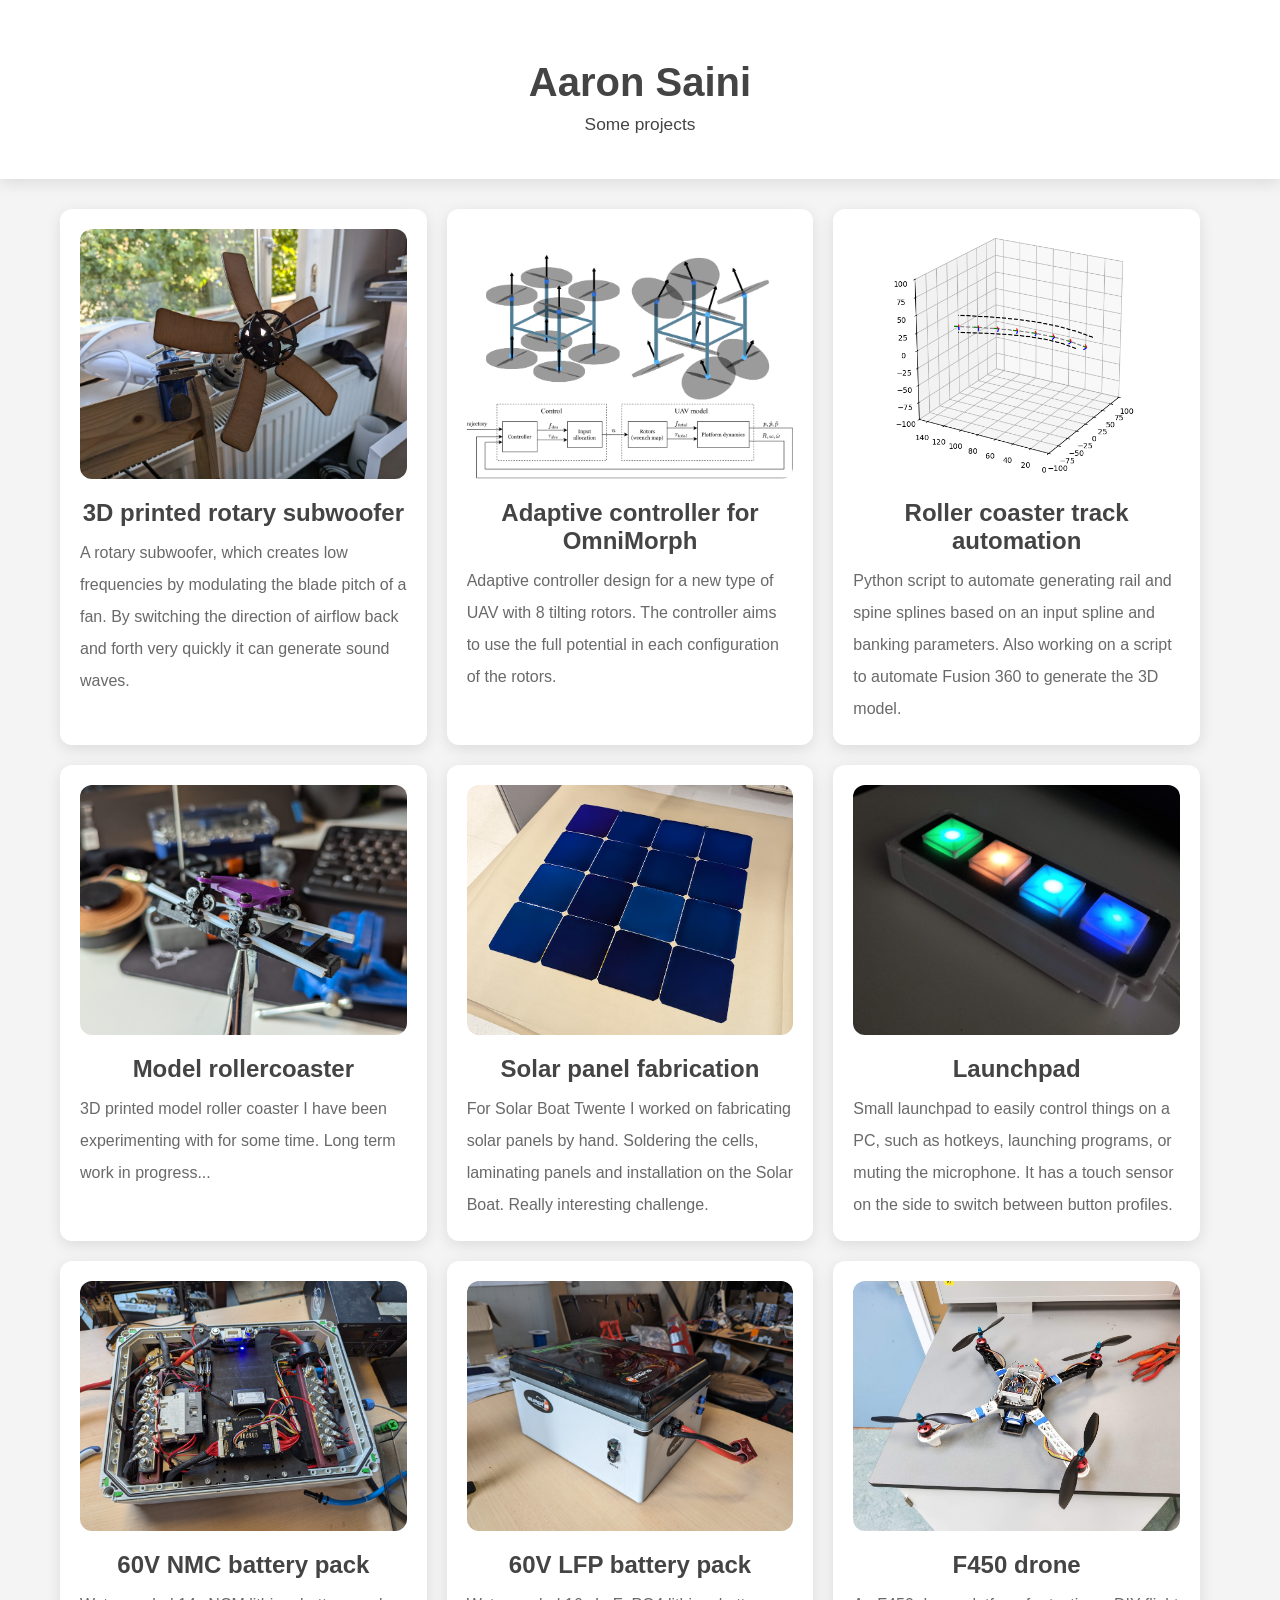
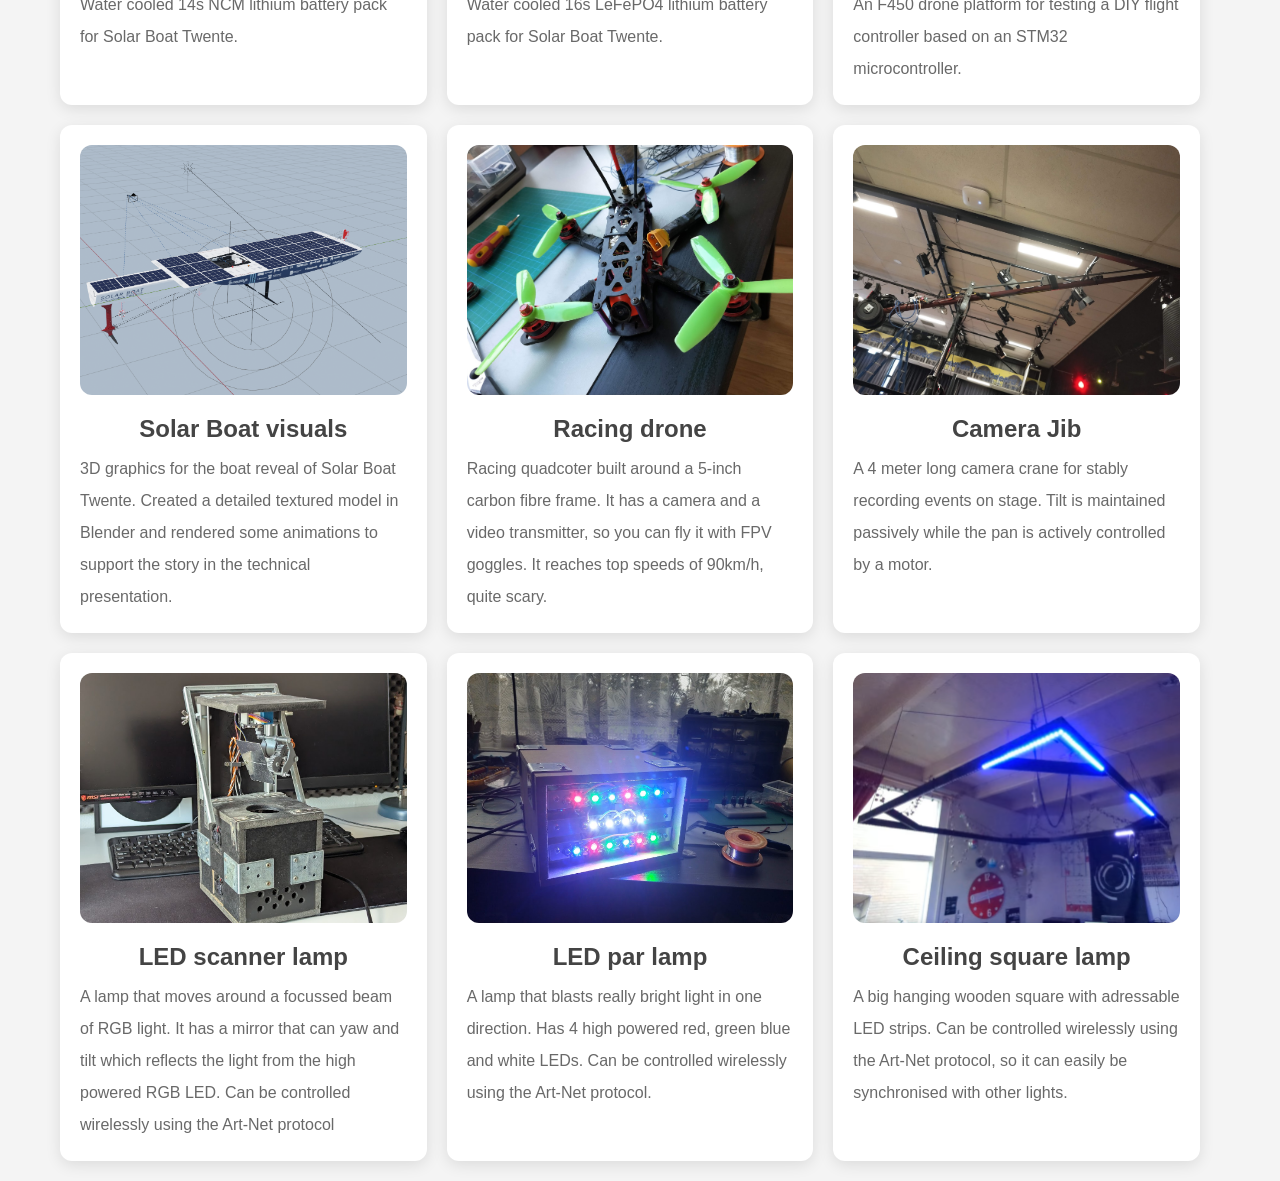
==== index.html @ 00dc6d92 "initial commit" ====
<!-- index.html -->
 <!-- Aaron Saini 2025 -->
<!DOCTYPE html>
<html>

<head>
    <meta name="viewport" content="width=device-width, initial-scale=1.0">
    <link rel="stylesheet" href="style.css">
    <title>Aaron Saini - Portfolio</title>
</head>

<body>

    <div class="banner">
        <div class="banner-content">
            <h1 id="name">Aaron Saini</h1>
            <p>Some projects</p>
        </div>
    </div>

    <div class="portfolio-container">
        <div class="portfolio-grid">

            <div class="item">
                <a href="rotary.html">
                    <img src="images/subwoofer/woofer1.jpg" alt="Project 1">
                </a>
                <a href="rotary.html">
                    <h3>3D printed rotary subwoofer</h3>
                </a>
                <p>A rotary subwoofer, which creates low frequencies by modulating the blade
                    pitch of a fan. By switching the direction of airflow back and forth
                    very quickly it can generate sound waves.</p>
            </div>


            <div class="item">
                <a href="thesis.html">
                    <img src="images/thesis/comp.png" alt="Project 1">
                </a>
                <a href="thesis.html">
                    <h3>Adaptive controller for OmniMorph</h3>
                </a>
                <p>Adaptive controller design for a new type of UAV with 8 tilting rotors. The controller aims to use
                    the full potential in each configuration of the rotors.</p>
            </div>



            <div class="item">
                <a href="spline.html">
                    <img src="images/coasterspline/python.png" alt="Project 2">
                </a>
                <a href="spline.html">
                    <h3>Roller coaster track automation</h3>
                </a>
                <p>Python script to automate generating rail and spine splines based on an input spline and banking
                    parameters. Also working on a script to automate Fusion 360 to generate the 3D model.</p>
            </div>

            <div class="item">
                <a href="modelrollercoaster.html">
                    <img src="images/modelcoaster/PXL_20240917_095902499.MP.jpg" alt="Project 2">
                </a>
                <a href="modelrollercoaster.html">
                    <h3>Model rollercoaster</h3>
                </a>
                <p>3D printed model roller coaster I have been experimenting with for some time. Long term work in
                    progress...</p>
            </div>


            <div class="item">
                <a href="solarpanel.html">
                    <img src="images/solar/cleanpanel.png" alt="Project 3">
                </a>
                <a href="solarpanel.html">
                    <h3>Solar panel fabrication</h3>
                </a>
                <p>For Solar Boat Twente I worked on fabricating solar panels by hand. Soldering the cells, laminating
                    panels and
                    installation on the Solar Boat. Really interesting challenge.</p>
            </div>

            <div class="item">
                <a href="launcher.html">
                    <img src="images/launchpad/crop.png" alt="Project 6">
                </a>
                <a href="launcher.html">
                    <h3>Launchpad</h3>
                </a>
                <p>Small launchpad to easily control things on a PC, such as hotkeys, launching programs, or muting the
                    microphone. It has a touch sensor on the side to switch between button profiles.</p>
            </div>




            <div class="item">
                <a href="olaf.html">
                    <img src="images/olaf/olaftop.jpg" alt="Project 4">
                </a>
                <a href="olaf.html">
                    <h3>60V NMC battery pack</h3>
                </a>
                <p>Water cooled 14s NCM lithium battery pack for Solar Boat Twente.</p>
            </div>




            <div class="item">
                <a href="erik.html">
                    <img src="images/erik/PXL_20240411_102425736.MP.jpg" alt="Project 5">
                </a>
                <a href="erik.html">
                    <h3>60V LFP battery pack</h3>
                </a>
                <p>Water cooled 16s LeFePO4 lithium battery pack for Solar Boat Twente.</p>
            </div>


            <div class="item">
                <a href="f450.html">
                    <img src="images/f450/main.jpg" alt="Project 6">
                </a>
                <a href="f450.html">
                    <h3>F450 drone</h3>
                </a>
                <p>An F450 drone platform for testing a DIY flight controller based on an STM32
                    microcontroller.</p>
            </div>


            <div class="item">
                <a href="visuals.html">
                    <img src="images/visuals/nowater2.png" alt="Project 6">
                </a>
                <a href="visuals.html">
                    <h3>Solar Boat visuals</h3>
                </a>
                <p>3D graphics for the boat reveal of Solar Boat Twente. Created a detailed textured model in Blender
                    and rendered some animations to support the story in the technical presentation.</p>
            </div>




            <div class="item">
                <a href="racingdrone.html">
                    <img src="images/racingdrone/racingdrone.jpg" alt="Project 6">
                </a>
                <a href="racingdrone.html">
                    <h3>Racing drone</h3>
                </a>
                <p>Racing quadcoter built around a 5-inch carbon fibre frame. It has a camera and a video transmitter,
                    so you can fly it with FPV goggles. It reaches top speeds of
                    90km/h, quite scary.</p>
            </div>



            <div class="item">
                <a href="jib.html">
                    <img src="images/jib/jib1.jpg" alt="Project 6">
                </a>
                <a href="jib.html">
                    <h3>Camera Jib</h3>
                </a>
                <p>A 4 meter long camera crane for stably recording events on stage. Tilt is maintained
                    passively while the pan is actively controlled by a motor. </p>
            </div>



            <div class="item">
                <!-- <a href="#"> -->
                <img src="images/tosslight-scan/real.png" alt="Project 6">
                <!-- </a> -->
                <!-- <a href="#"> -->
                <h3>LED scanner lamp</h3>
                <!-- </a> -->
                <p>A lamp that moves around a focussed beam of RGB light. It has a mirror that can yaw and tilt which
                    reflects the
                    light from the high powered RGB LED. Can be controlled wirelessly using the Art-Net protocol </p>
            </div>

            <div class="item">
                <!-- <a href="#"> -->
                    <img src="images/tosslight-par/IMG20211031125926.jpg" alt="Project 6">
                <!-- </a> -->
                <!-- <a href="#"> -->
                    <h3>LED par lamp</h3>
                <!-- </a> -->
                <p>A lamp that blasts really bright light in one direction. Has 4 high powered red, green blue and white
                    LEDs. Can be controlled wirelessly using the Art-Net protocol.</p>
            </div>



            <div class="item">
                <!-- <a href="#"> -->
                    <img src="images/ceiling/ceiling3.png" alt="Project 6">
                <!-- </a> -->
                <!-- <a href="#"> -->
                    <h3>Ceiling square lamp</h3>
                <!-- </a> -->
                <p>A big hanging wooden square with adressable LED strips. Can be controlled wirelessly using the
                    Art-Net protocol, so it can easily be synchronised with other lights. </p>
            </div>


        </div>
    </div>

</body>

</html>
---- style.css ----
/* style.css */
* {
    margin: 0;
    padding: 0;
    box-sizing: border-box;
}

p {
    line-height: 1.7em; 
}

.item p{
    line-height: 2em; 
}

body {
    font-family: "Open Sans", sans-serif;
    font-weight: 300;
    font-size: 13pt;
    background-color: #f4f4f4;
    padding: 0 20px 20px 20px;
    color: rgb(68, 68, 68);
}

/* Banner Section for both Index and Project */
.banner {
    background-color: white;
    padding: 40px 20px;
    text-align: center;
    box-shadow: 0 4px 15px rgba(0, 0, 0, 0.1);
    margin-bottom: 10px;
    width: 100vw;
    margin-left: calc(-50vw + 50%);
    margin-top: 0;
    position: static;
    top: 0;
    left: 0;
}

.banner-content {
    max-width: 1200px;
    margin: 0 auto;
    text-align: center;
    position: relative;
    padding-top: 20px;
}

.back-button {
    position: absolute;
    left: 10px;
    top: 0px;
    text-decoration: none;
    font-size: 1rem;
    color: rgb(68, 68, 68);
    font-weight: 300;
}

.banner h1 {
    font-size: 2rem;
    margin-bottom: 5px;
    font-weight: 800;
}

#name {
    font-size: 2.5rem;
}

/* Year Indication on Project Page */
.banner .year {
    font-size: 1rem;
    color: rgb(68, 68, 68);
    opacity: 0.6;
    margin-top: 5px;
}

/* Portfolio Grid Container (Index Page) */
.portfolio-container {
    max-width: 1200px;
    margin: 0 auto;
    padding: 0 20px;
    padding-top: 20px;


}

/* Portfolio Grid (Index Page) */
.portfolio-grid {
    display: flex;
    flex-wrap: wrap;
    gap: 20px;
    justify-items: start;
}

.item {
    background-color: white;
    padding: 20px;
    border-radius: 12px;
    box-shadow: 0 4px 15px rgba(0, 0, 0, 0.1);
    flex: 1 1 calc(33.333% - 20px);
    max-width: calc(33.333% - 20px); /* Prevents it from growing too large */
    min-width: 350px;
    text-align: center;
    transition: all 0.15s ease-in-out;
}


.item:hover {
    transform: translateY(-5px);
    box-shadow: 0 10px 25px rgba(0, 0, 0, 0.15);
}

.item img {
    width: 100%;
    border-radius: 12px;
    margin-bottom: 15px;

    object-fit: cover;
    height: 250px;
    /* Ensures images are cropped to the same height */
}

.item h3 {
    font-size: 1.5rem;
    margin-bottom: 10px;
    font-weight: 800;
    color: rgb(68, 68, 68);
}

.item p {
    text-align: start;
    font-size: 1rem;
    opacity: 0.8;
    font-weight: 300;
}

.item a {
    text-decoration: none;
    color: black;
}

/* Project Container */
.project-container {
    max-width: 1000px;
    margin: 20px auto;
    padding: 0 20px;
}

/* Project Content */
.project-content {
    display: flex;
    flex-wrap: wrap;
    gap: 20px;
    align-items: center;
}

.project-content h2{
    margin-bottom: 7px;
}

/* Text and Image Flex */
.project-content .text {
    flex: 1 1 50%;
    font-weight: 300;

}

.project-content .text.left {
    order: 1
}

.project-content .text.right {
    order: 2
}

.project-content .image {
    flex: 1 1 45%;
}

.project-content img {
    width: 100%;
    max-width: 500px;
    border-radius: 12px;
    box-shadow: 0 4px 15px rgba(0, 0, 0, 0.1);
    object-fit: contain;
    order: 2;
}

.project-content .left {
    order: 1
}

.project-content .right {
    order: 2
}

/* Responsive */
@media screen and (max-width: 768px) {
    .project-content {
        flex-direction: column;
    }

    .project-content .image {
        flex: 1 1 100%;
    }

    .project-content img {
        max-width: 100%;
    }

    .project-content .left {
        order: 3;
    }

    .project-content .right {
        order: 3;
    }

    .portfolio-grid {
        flex-direction: column;
        gap: 15px;
    }

    .item {
        flex: 1 1 100%;
        max-width: 100%;
    }

    body {
        font-family: "Open Sans", sans-serif;
        font-weight: 300;
        font-size: 13pt;
        background-color: #f4f4f4;
        padding: 0;
        color: rgb(68, 68, 68);
    }


}
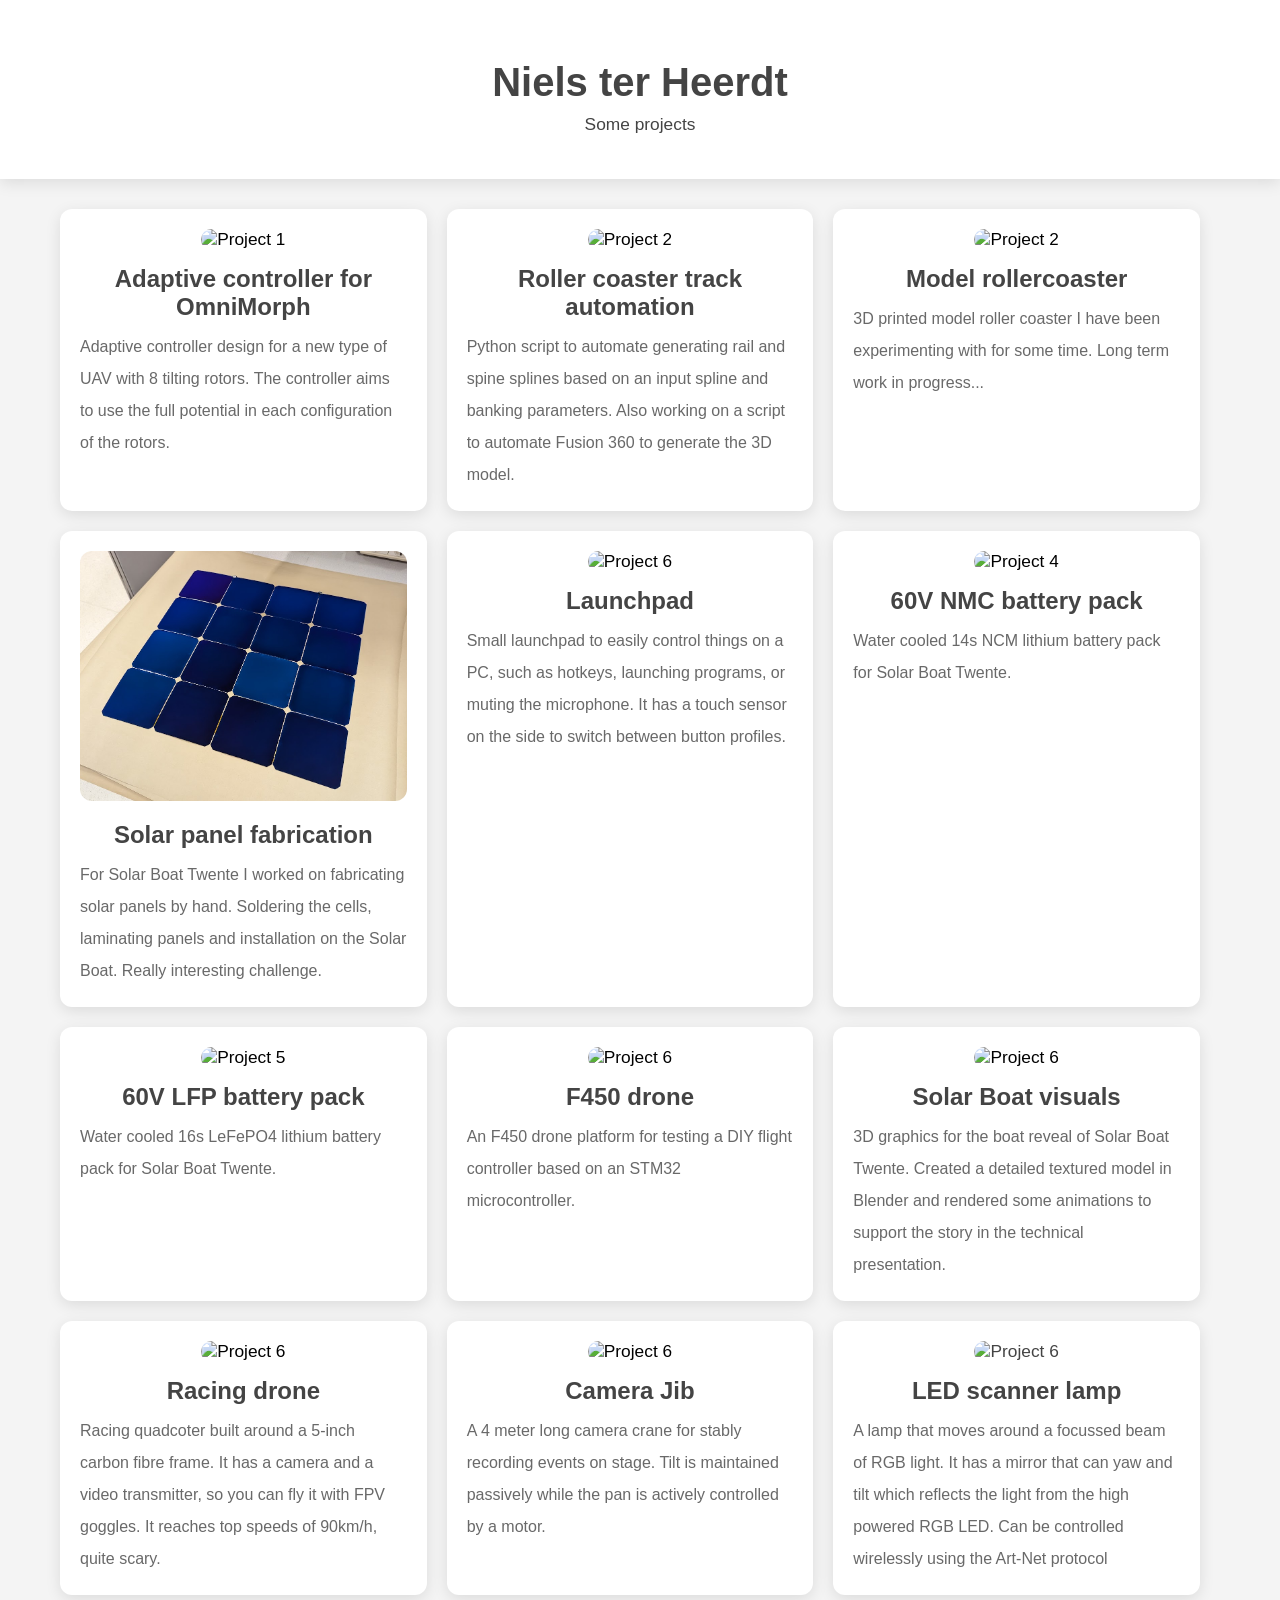
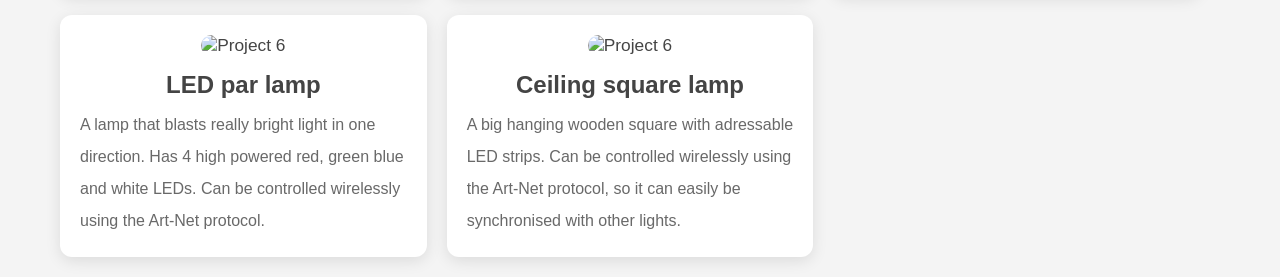
==== commit 01458c6b: "/" ====
--- a/index.html
+++ b/index.html
@@ -1,39 +1,25 @@
 <!-- index.html -->
- <!-- Aaron Saini 2025 -->
+ <!-- Niels ter Heerdt 2025 -->
 <!DOCTYPE html>
 <html>
 
 <head>
     <meta name="viewport" content="width=device-width, initial-scale=1.0">
     <link rel="stylesheet" href="style.css">
-    <title>Aaron Saini - Portfolio</title>
+    <title>Niels ter Heerdt - Portfolio</title>
 </head>
 
 <body>
 
     <div class="banner">
         <div class="banner-content">
-            <h1 id="name">Aaron Saini</h1>
+            <h1 id="name">Niels ter Heerdt</h1>
             <p>Some projects</p>
         </div>
     </div>
 
     <div class="portfolio-container">
         <div class="portfolio-grid">
-
-            <div class="item">
-                <a href="rotary.html">
-                    <img src="images/subwoofer/woofer1.jpg" alt="Project 1">
-                </a>
-                <a href="rotary.html">
-                    <h3>3D printed rotary subwoofer</h3>
-                </a>
-                <p>A rotary subwoofer, which creates low frequencies by modulating the blade
-                    pitch of a fan. By switching the direction of airflow back and forth
-                    very quickly it can generate sound waves.</p>
-            </div>
-
-
             <div class="item">
                 <a href="thesis.html">
                     <img src="images/thesis/comp.png" alt="Project 1">
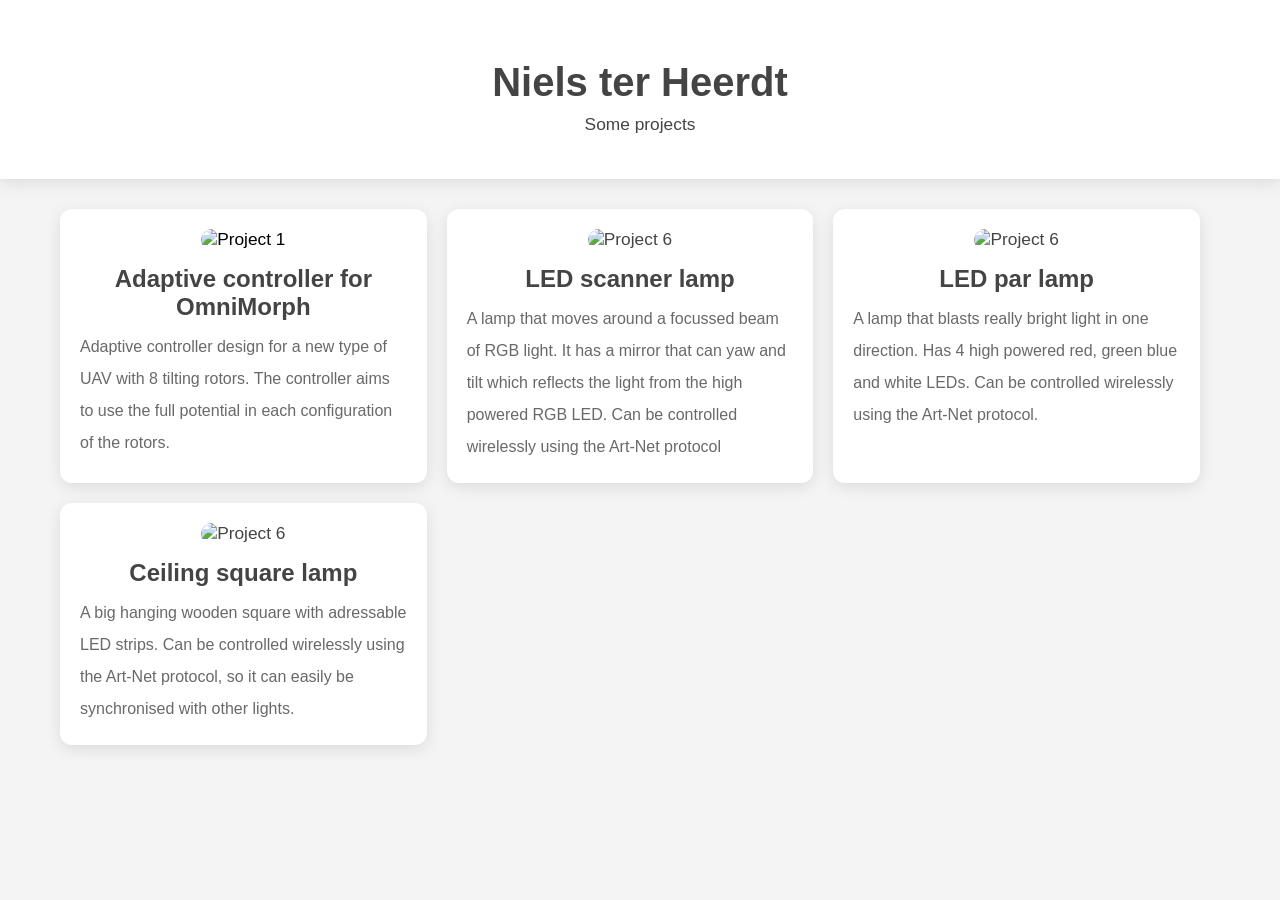
==== commit dbe70d16: "Update index.html" ====
--- a/index.html
+++ b/index.html
@@ -33,7 +33,7 @@
 
 
 
-            <div class="item">
+            <!-- <div class="item">
                 <a href="spline.html">
                     <img src="images/coasterspline/python.png" alt="Project 2">
                 </a>
@@ -155,7 +155,7 @@
                 </a>
                 <p>A 4 meter long camera crane for stably recording events on stage. Tilt is maintained
                     passively while the pan is actively controlled by a motor. </p>
-            </div>
+            </div>-->
 
 
 
@@ -183,7 +183,6 @@
             </div>
 
 
-
             <div class="item">
                 <!-- <a href="#"> -->
                     <img src="images/ceiling/ceiling3.png" alt="Project 6">
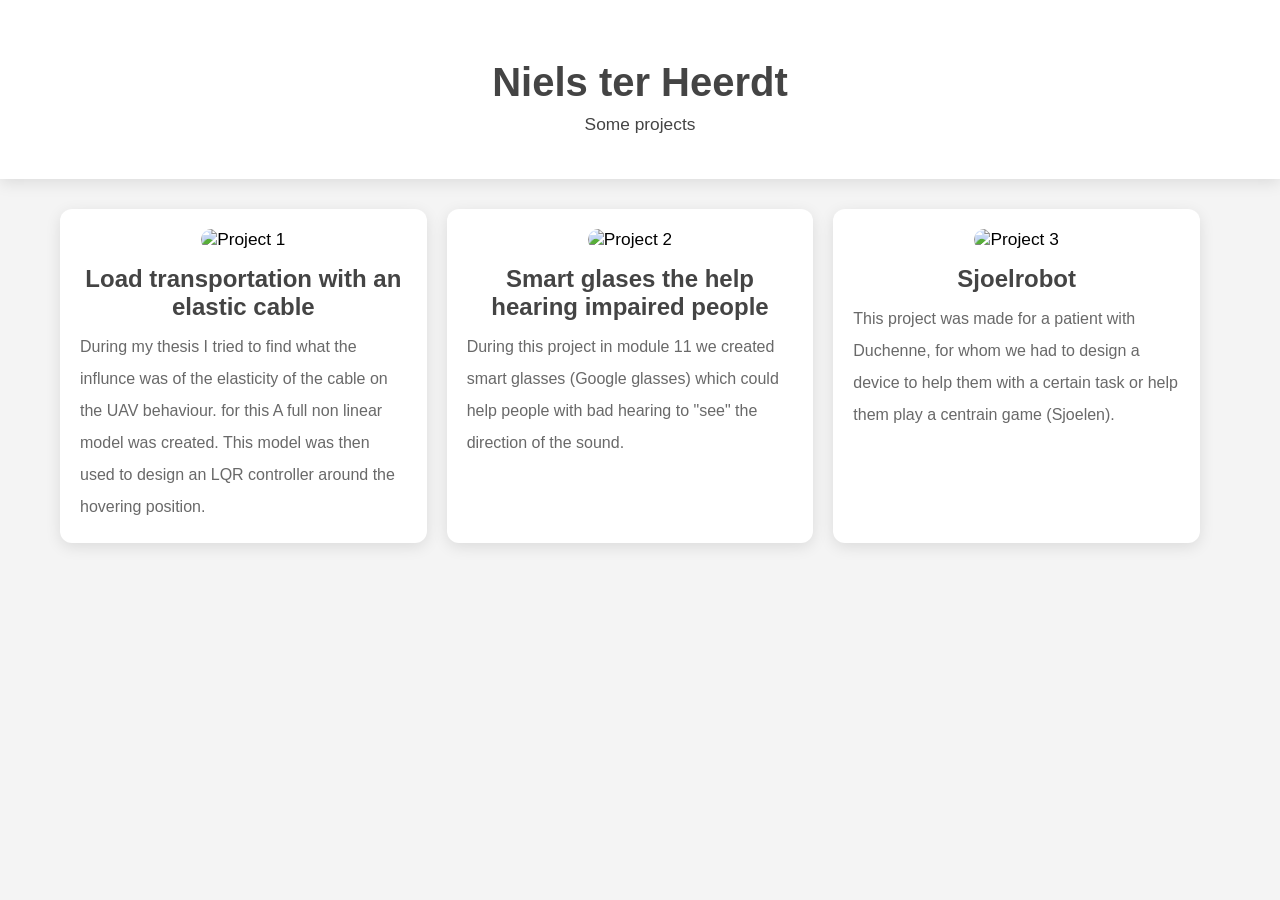
==== commit c061a7dd: "." ====
--- a/index.html
+++ b/index.html
@@ -25,176 +25,32 @@
                     <img src="images/thesis/comp.png" alt="Project 1">
                 </a>
                 <a href="thesis.html">
-                    <h3>Adaptive controller for OmniMorph</h3>
+                    <h3>Load transportation with an elastic cable</h3>
                 </a>
-                <p>Adaptive controller design for a new type of UAV with 8 tilting rotors. The controller aims to use
-                    the full potential in each configuration of the rotors.</p>
+                <p>During my thesis I tried to find what the influnce was of the elasticity of the cable on the UAV behaviour. for this 
+                    A full non linear model was created. This model was then used to design an LQR controller around the hovering position.</p>
             </div>
-
-
-
-            <!-- <div class="item">
-                <a href="spline.html">
-                    <img src="images/coasterspline/python.png" alt="Project 2">
+            <div class="item">
+                <a href="glases.html">
+                    <img src="images/thesis/comp.png" alt="Project 2">
                 </a>
-                <a href="spline.html">
-                    <h3>Roller coaster track automation</h3>
+                <a href="glases.html">
+                    <h3>Smart glases the help hearing impaired people</h3>
                 </a>
-                <p>Python script to automate generating rail and spine splines based on an input spline and banking
-                    parameters. Also working on a script to automate Fusion 360 to generate the 3D model.</p>
+                <p>During this project in module 11 we created smart glasses (Google glasses) which could help people with bad hearing to 
+                    "see" the direction of the sound.</p>
             </div>
-
             <div class="item">
-                <a href="modelrollercoaster.html">
-                    <img src="images/modelcoaster/PXL_20240917_095902499.MP.jpg" alt="Project 2">
+                <a href="Sjoel.html">
+                    <img src="images/thesis/comp.png" alt="Project 3">
                 </a>
-                <a href="modelrollercoaster.html">
-                    <h3>Model rollercoaster</h3>
+                <a href="Sjoel.html">
+                    <h3>Sjoelrobot</h3>
                 </a>
-                <p>3D printed model roller coaster I have been experimenting with for some time. Long term work in
-                    progress...</p>
+                <p>This project was made for a patient with Duchenne, for whom we had to design a device to help them with a certain task
+                    or help them play a centrain game (Sjoelen).
+                </p>
             </div>
-
-
-            <div class="item">
-                <a href="solarpanel.html">
-                    <img src="images/solar/cleanpanel.png" alt="Project 3">
-                </a>
-                <a href="solarpanel.html">
-                    <h3>Solar panel fabrication</h3>
-                </a>
-                <p>For Solar Boat Twente I worked on fabricating solar panels by hand. Soldering the cells, laminating
-                    panels and
-                    installation on the Solar Boat. Really interesting challenge.</p>
-            </div>
-
-            <div class="item">
-                <a href="launcher.html">
-                    <img src="images/launchpad/crop.png" alt="Project 6">
-                </a>
-                <a href="launcher.html">
-                    <h3>Launchpad</h3>
-                </a>
-                <p>Small launchpad to easily control things on a PC, such as hotkeys, launching programs, or muting the
-                    microphone. It has a touch sensor on the side to switch between button profiles.</p>
-            </div>
-
-
-
-
-            <div class="item">
-                <a href="olaf.html">
-                    <img src="images/olaf/olaftop.jpg" alt="Project 4">
-                </a>
-                <a href="olaf.html">
-                    <h3>60V NMC battery pack</h3>
-                </a>
-                <p>Water cooled 14s NCM lithium battery pack for Solar Boat Twente.</p>
-            </div>
-
-
-
-
-            <div class="item">
-                <a href="erik.html">
-                    <img src="images/erik/PXL_20240411_102425736.MP.jpg" alt="Project 5">
-                </a>
-                <a href="erik.html">
-                    <h3>60V LFP battery pack</h3>
-                </a>
-                <p>Water cooled 16s LeFePO4 lithium battery pack for Solar Boat Twente.</p>
-            </div>
-
-
-            <div class="item">
-                <a href="f450.html">
-                    <img src="images/f450/main.jpg" alt="Project 6">
-                </a>
-                <a href="f450.html">
-                    <h3>F450 drone</h3>
-                </a>
-                <p>An F450 drone platform for testing a DIY flight controller based on an STM32
-                    microcontroller.</p>
-            </div>
-
-
-            <div class="item">
-                <a href="visuals.html">
-                    <img src="images/visuals/nowater2.png" alt="Project 6">
-                </a>
-                <a href="visuals.html">
-                    <h3>Solar Boat visuals</h3>
-                </a>
-                <p>3D graphics for the boat reveal of Solar Boat Twente. Created a detailed textured model in Blender
-                    and rendered some animations to support the story in the technical presentation.</p>
-            </div>
-
-
-
-
-            <div class="item">
-                <a href="racingdrone.html">
-                    <img src="images/racingdrone/racingdrone.jpg" alt="Project 6">
-                </a>
-                <a href="racingdrone.html">
-                    <h3>Racing drone</h3>
-                </a>
-                <p>Racing quadcoter built around a 5-inch carbon fibre frame. It has a camera and a video transmitter,
-                    so you can fly it with FPV goggles. It reaches top speeds of
-                    90km/h, quite scary.</p>
-            </div>
-
-
-
-            <div class="item">
-                <a href="jib.html">
-                    <img src="images/jib/jib1.jpg" alt="Project 6">
-                </a>
-                <a href="jib.html">
-                    <h3>Camera Jib</h3>
-                </a>
-                <p>A 4 meter long camera crane for stably recording events on stage. Tilt is maintained
-                    passively while the pan is actively controlled by a motor. </p>
-            </div>-->
-
-
-
-            <div class="item">
-                <!-- <a href="#"> -->
-                <img src="images/tosslight-scan/real.png" alt="Project 6">
-                <!-- </a> -->
-                <!-- <a href="#"> -->
-                <h3>LED scanner lamp</h3>
-                <!-- </a> -->
-                <p>A lamp that moves around a focussed beam of RGB light. It has a mirror that can yaw and tilt which
-                    reflects the
-                    light from the high powered RGB LED. Can be controlled wirelessly using the Art-Net protocol </p>
-            </div>
-
-            <div class="item">
-                <!-- <a href="#"> -->
-                    <img src="images/tosslight-par/IMG20211031125926.jpg" alt="Project 6">
-                <!-- </a> -->
-                <!-- <a href="#"> -->
-                    <h3>LED par lamp</h3>
-                <!-- </a> -->
-                <p>A lamp that blasts really bright light in one direction. Has 4 high powered red, green blue and white
-                    LEDs. Can be controlled wirelessly using the Art-Net protocol.</p>
-            </div>
-
-
-            <div class="item">
-                <!-- <a href="#"> -->
-                    <img src="images/ceiling/ceiling3.png" alt="Project 6">
-                <!-- </a> -->
-                <!-- <a href="#"> -->
-                    <h3>Ceiling square lamp</h3>
-                <!-- </a> -->
-                <p>A big hanging wooden square with adressable LED strips. Can be controlled wirelessly using the
-                    Art-Net protocol, so it can easily be synchronised with other lights. </p>
-            </div>
-
-
         </div>
     </div>
 
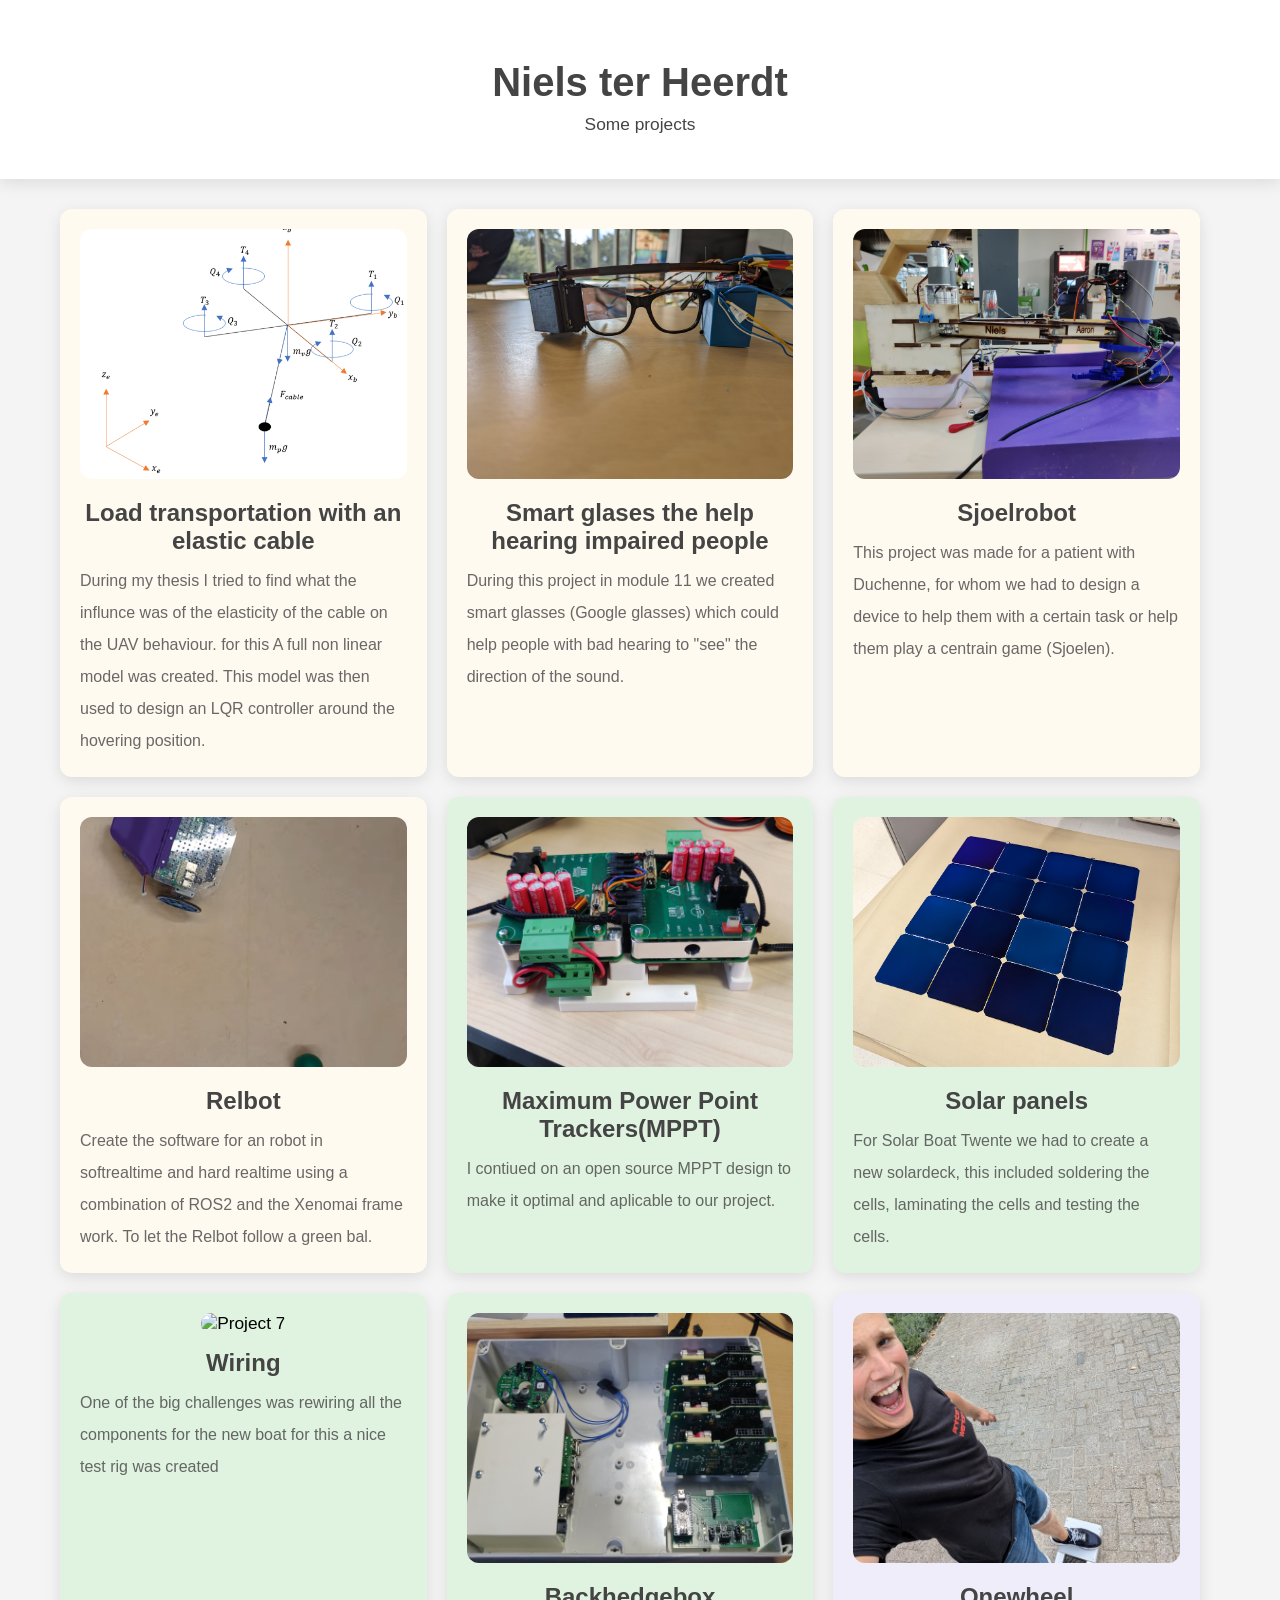
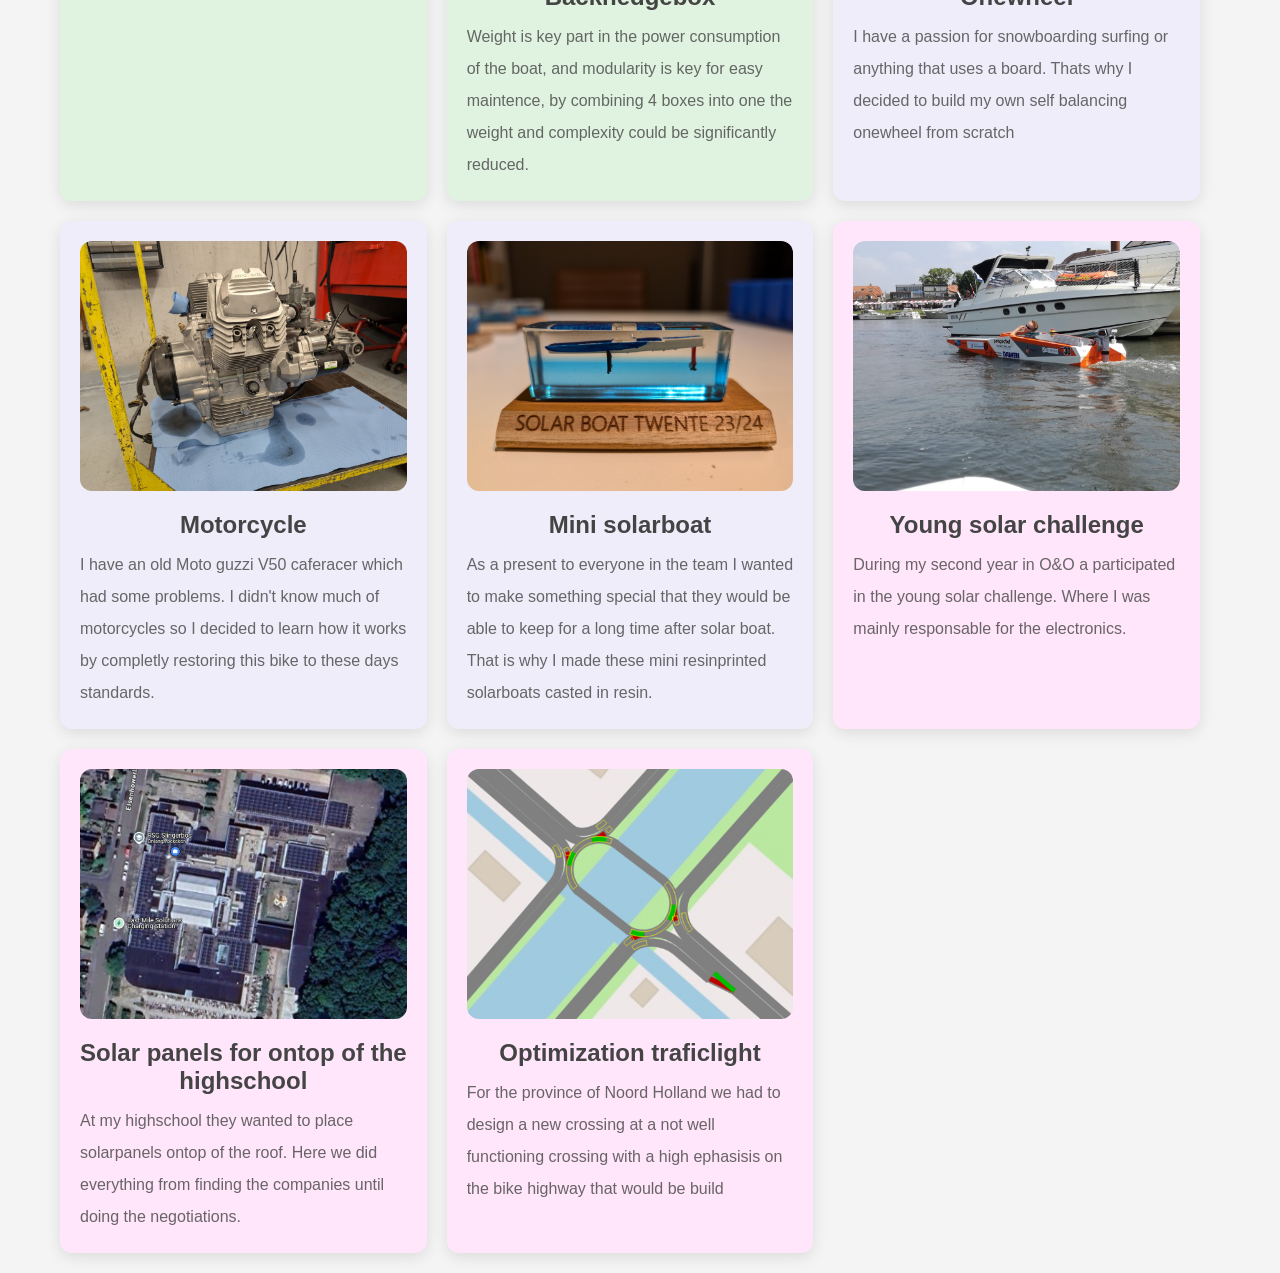
==== commit f376b54c: "Frontpage update" ====
--- a/index.html
+++ b/index.html
@@ -20,9 +20,9 @@
 
     <div class="portfolio-container">
         <div class="portfolio-grid">
-            <div class="item">
+            <div class="item university">
                 <a href="thesis.html">
-                    <img src="images/thesis/comp.png" alt="Project 1">
+                    <img src="images/thesis/Freebodydiagram.png" alt="Project 1">
                 </a>
                 <a href="thesis.html">
                     <h3>Load transportation with an elastic cable</h3>
@@ -30,9 +30,9 @@
                 <p>During my thesis I tried to find what the influnce was of the elasticity of the cable on the UAV behaviour. for this 
                     A full non linear model was created. This model was then used to design an LQR controller around the hovering position.</p>
             </div>
-            <div class="item">
+            <div class="item university">
                 <a href="glases.html">
-                    <img src="images/thesis/comp.png" alt="Project 2">
+                    <img src="images/glasses/FrontView.jpeg" alt="Project 2">
                 </a>
                 <a href="glases.html">
                     <h3>Smart glases the help hearing impaired people</h3>
@@ -40,9 +40,9 @@
                 <p>During this project in module 11 we created smart glasses (Google glasses) which could help people with bad hearing to 
                     "see" the direction of the sound.</p>
             </div>
-            <div class="item">
+            <div class="item university">
                 <a href="Sjoel.html">
-                    <img src="images/thesis/comp.png" alt="Project 3">
+                    <img src="images/Sjoel/RobotSideView.jpg" alt="Project 3">
                 </a>
                 <a href="Sjoel.html">
                     <h3>Sjoelrobot</h3>
@@ -51,6 +51,106 @@
                     or help them play a centrain game (Sjoelen).
                 </p>
             </div>
+            <div class="item university">
+                <a href="Relbot.html">
+                    <img src="images/Relbot/balloudtisefov.png" alt="Project 4">
+                </a>
+                <a href="Relbot.html">
+                    <h3>Relbot</h3>
+                </a>
+                <p>Create the software for an robot in softrealtime and hard realtime using a combination of ROS2 and the Xenomai frame work. To let the Relbot follow a green bal.
+                </p>
+            </div>
+            <div class="item solarboattwente">
+                <a href="MPPT.html">
+                    <img src="images/MPPT/MPPT.jpg" alt="Project 5">
+                </a>
+                <a href="MPPT.html">
+                    <h3>Maximum Power Point Trackers(MPPT)</h3>
+                </a>
+                <p>I contiued on an open source MPPT design to make it optimal and aplicable to our project.</p>
+            </div>
+            <div class="item solarboattwente">
+                <a href="solarpanel.html">
+                    <img src="images/solar/cleanpanel.png" alt="Project 6">
+                </a>
+                <a href="solarpanel.html">
+                    <h3>Solar panels </h3>
+                </a>
+                <p>For Solar Boat Twente we had to create a new solardeck, this included soldering the cells, laminating the cells and testing the cells.</p>
+            </div>
+            <div class="item solarboattwente">
+                <a href="Wiring.html">
+                    <img src="images/solar/.png" alt="Project 7">
+                </a>
+                <a href="Wiring.html">
+                    <h3>Wiring</h3>
+                </a>
+                <p>One of the big challenges was rewiring all the components for the new boat for this a nice test rig was created</p>
+            </div>
+            <div class="item solarboattwente">
+                <a href="Backhedgebox.html">
+                    <img src="images/Backhedgebox/Backhedgebox.jpg" alt="Project 7">
+                </a>
+                <a href="Backhedgebox.html">
+                    <h3>Backhedgebox</h3>
+                </a>
+                <p>Weight is key part in the power consumption of the boat, and modularity is key for easy maintence, by combining 4 boxes into one the weight and complexity could be significantly reduced.</p>
+            </div>
+            <div class="item ownproject">
+                <a href="Onewheel.html">
+                    <img src="images/Onewheel/Onewheel.jpg" alt="Project 9">
+                </a>
+                <a href="Onewheel.html">
+                    <h3>Onewheel</h3>
+                </a>
+                <p>I have a passion for snowboarding surfing or anything that uses a board. Thats why I decided to build my own self balancing onewheel from scratch</p>
+            </div>
+            <div class="item ownproject">
+                <a href="Motorcycle.html">
+                    <img src="images/Motorcycle/CleanBlock.jpg" alt="Project 10">
+                </a>
+                <a href="Motorcycle.html">
+                    <h3>Motorcycle</h3>
+                </a>
+                <p>I have an old Moto guzzi V50 caferacer which had some problems. I didn't know much of motorcycles so I decided to learn how it works by completly restoring this bike to these days standards.</p>
+            </div>
+            <div class="item ownproject">
+                <a href="Minisolar.html">
+                    <img src="images/MiniSolar/MiniSolar.jpg" alt="Project 11">
+                </a>
+                <a href="Minisolar.html">
+                    <h3>Mini solarboat</h3>
+                </a>
+                <p>As a present to everyone in the team I wanted to make something special that they would be able to keep for a long time after solar boat. That is why I made these mini resinprinted solarboats casted in resin.</p>
+            </div>
+            <div class="item highschool">
+                <a href="Youngsolarchallange.html">
+                    <img src="images/YoungSolar/Youngsolar.jpg" alt="Project 12">
+                </a>
+                <a href="Youngsolarchallange.html">
+                    <h3>Young solar challenge</h3>
+                </a>
+                <p>During my second year in O&O a participated in the young solar challenge. Where I was mainly responsable for the electronics.</p>
+            </div>
+            <div class="item highschool">
+                <a href="SolarpanelsHighschool.html">
+                    <img src="images/SolarSlingerbos/Zonnepaneelslingbos.png" alt="Project 13">
+                </a>
+                <a href="SolarpanelsHighschool.html">
+                    <h3>Solar panels for ontop of the highschool</h3>
+                </a>
+                <p>At my highschool they wanted to place solarpanels ontop of the roof. Here we did everything from finding the companies until doing the negotiations.</p>
+            </div>
+            <div class="item highschool">
+                <a href="Trafic.html">
+                    <img src="images/Kruispunt/kruispuntvoorbeeld.png" alt="Project 14">
+                </a>
+                <a href="Trafic.html">
+                    <h3>Optimization traficlight</h3>
+                </a>
+                <p>For the province of Noord Holland we had to design a new crossing at a not well functioning crossing with a high ephasisis on the bike highway that would be build</p>
+            </div>
         </div>
     </div>
 
--- a/style.css
+++ b/style.css
@@ -233,6 +233,19 @@
         padding: 0;
         color: rgb(68, 68, 68);
     }
-
-
+}
+/* Color-coded backgrounds for project types */
+.item.solarboattwente {
+    background-color: #e0f3e0; /* Light blue */
+}
+
+.item.university {
+    background-color: #fffaf0; /* Lavender blush */
+}
+
+.item.ownproject {
+    background-color: #efedfa; /* Light green */
+}
+.item.highschool {
+    background-color: #ffe6fb; /* Light green */
 }
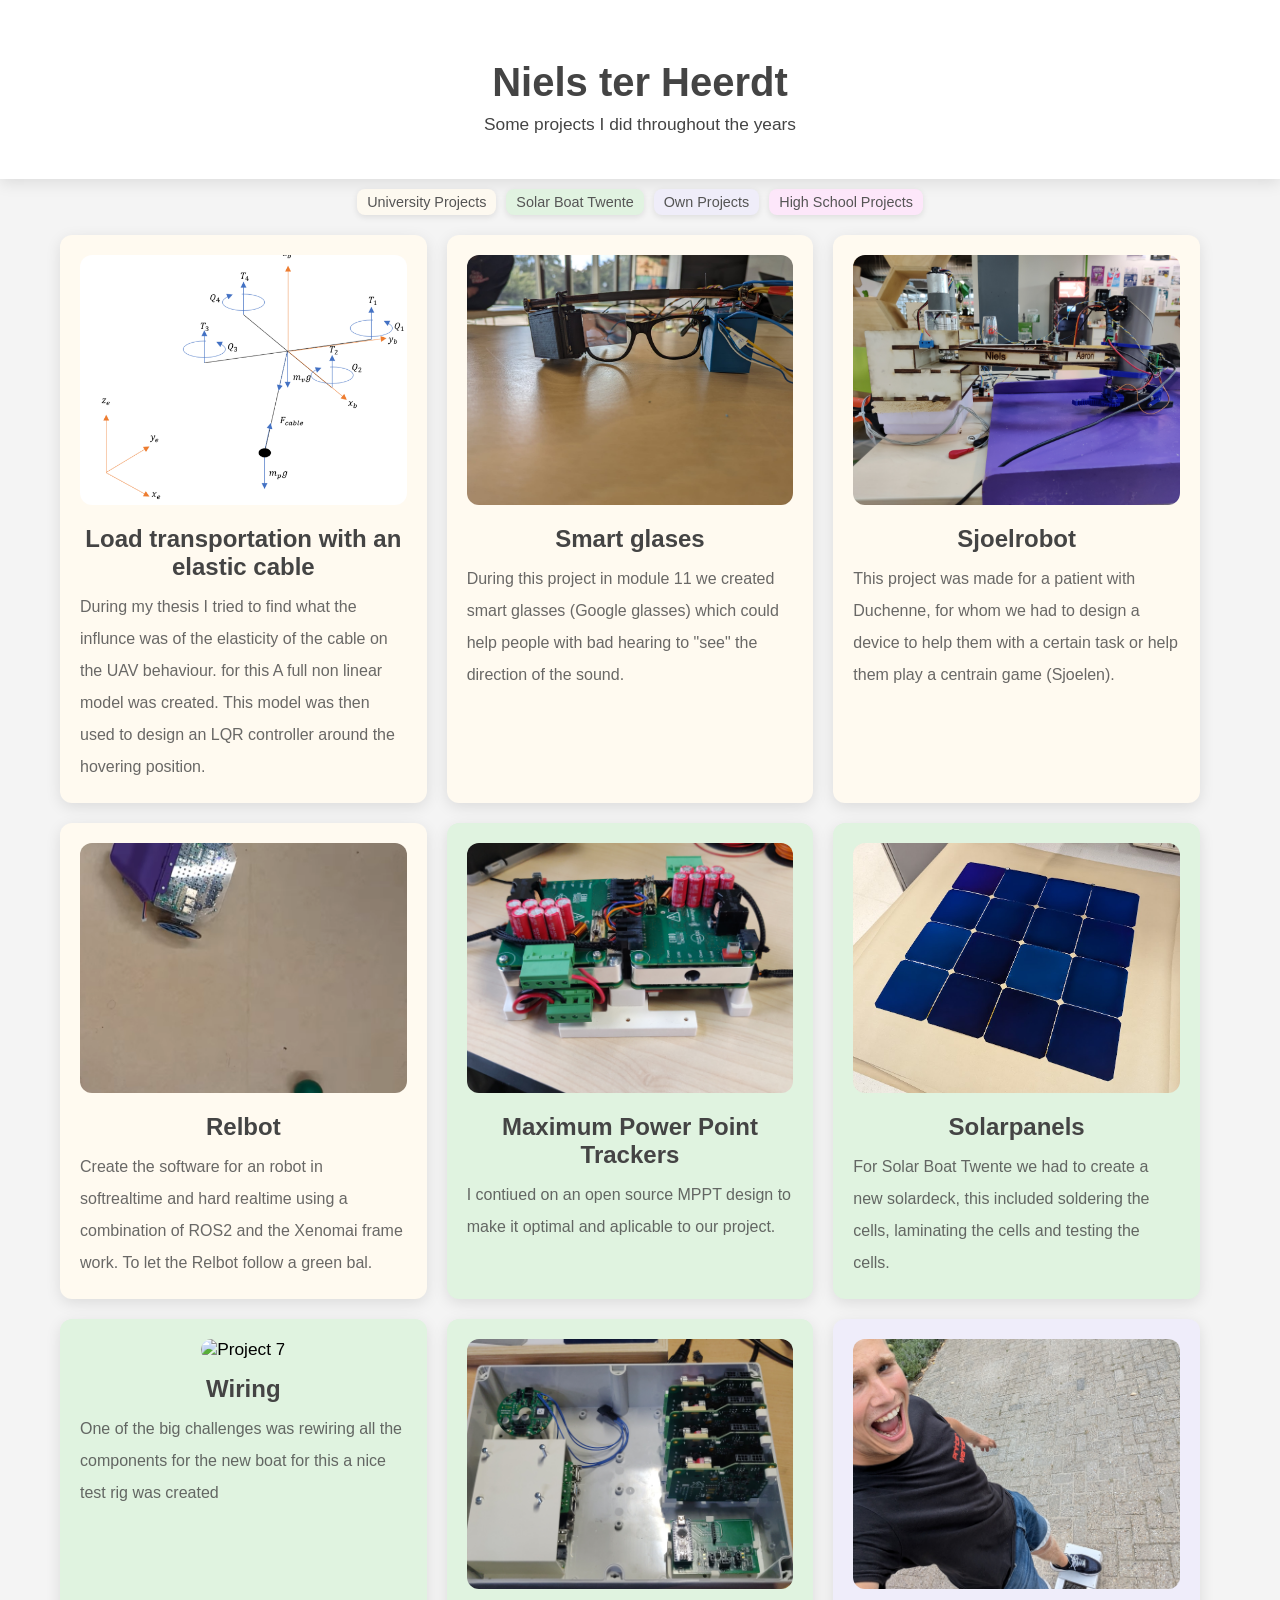
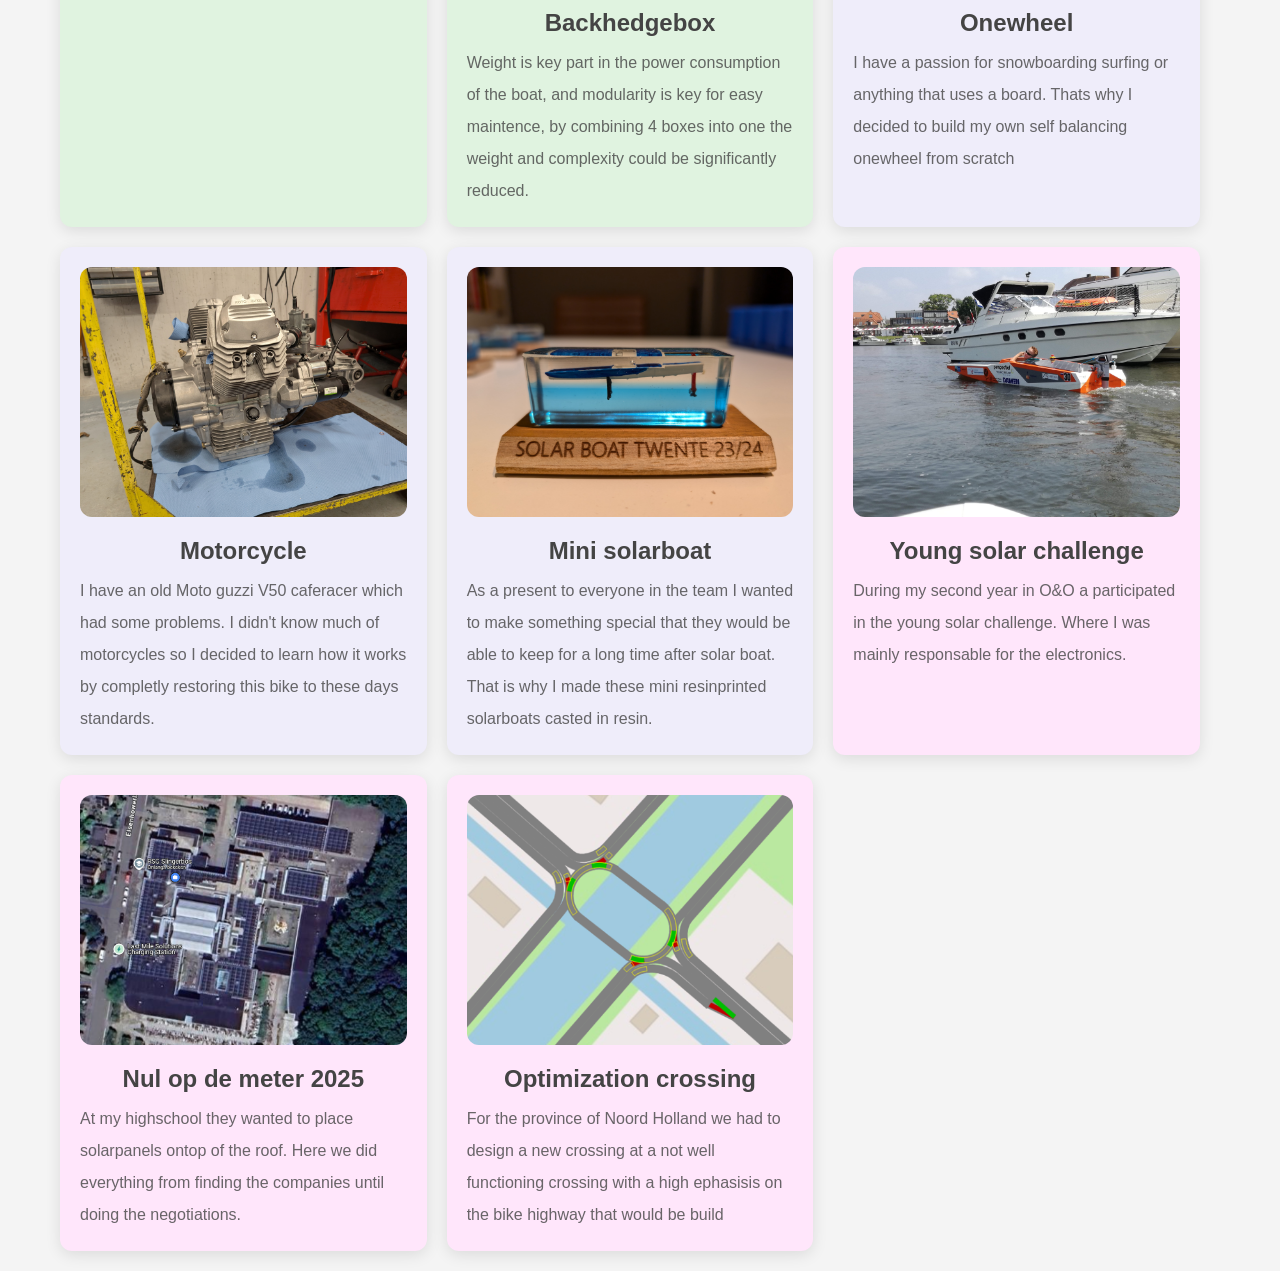
==== commit e5796c52: "filter added" ====
--- a/index.html
+++ b/index.html
@@ -14,9 +14,17 @@
     <div class="banner">
         <div class="banner-content">
             <h1 id="name">Niels ter Heerdt</h1>
-            <p>Some projects</p>
+            <p>Some projects I did throughout the years</p>
         </div>
     </div>
+    <div class="legend">
+        <span class="legend-item university active" data-filter="university">University Projects</span>
+        <span class="legend-item solarboattwente active" data-filter="solarboattwente">Solar Boat Twente</span>
+        <span class="legend-item ownproject active" data-filter="ownproject">Own Projects</span>
+        <span class="legend-item highschool active" data-filter="highschool">High School Projects</span>
+    </div>
+    
+    
 
     <div class="portfolio-container">
         <div class="portfolio-grid">
@@ -35,7 +43,7 @@
                     <img src="images/glasses/FrontView.jpeg" alt="Project 2">
                 </a>
                 <a href="glases.html">
-                    <h3>Smart glases the help hearing impaired people</h3>
+                    <h3>Smart glases</h3>
                 </a>
                 <p>During this project in module 11 we created smart glasses (Google glasses) which could help people with bad hearing to 
                     "see" the direction of the sound.</p>
@@ -66,7 +74,7 @@
                     <img src="images/MPPT/MPPT.jpg" alt="Project 5">
                 </a>
                 <a href="MPPT.html">
-                    <h3>Maximum Power Point Trackers(MPPT)</h3>
+                    <h3>Maximum Power Point Trackers</h3>
                 </a>
                 <p>I contiued on an open source MPPT design to make it optimal and aplicable to our project.</p>
             </div>
@@ -75,7 +83,7 @@
                     <img src="images/solar/cleanpanel.png" alt="Project 6">
                 </a>
                 <a href="solarpanel.html">
-                    <h3>Solar panels </h3>
+                    <h3>Solarpanels </h3>
                 </a>
                 <p>For Solar Boat Twente we had to create a new solardeck, this included soldering the cells, laminating the cells and testing the cells.</p>
             </div>
@@ -138,7 +146,7 @@
                     <img src="images/SolarSlingerbos/Zonnepaneelslingbos.png" alt="Project 13">
                 </a>
                 <a href="SolarpanelsHighschool.html">
-                    <h3>Solar panels for ontop of the highschool</h3>
+                    <h3>Nul op de meter 2025</h3>
                 </a>
                 <p>At my highschool they wanted to place solarpanels ontop of the roof. Here we did everything from finding the companies until doing the negotiations.</p>
             </div>
@@ -147,13 +155,38 @@
                     <img src="images/Kruispunt/kruispuntvoorbeeld.png" alt="Project 14">
                 </a>
                 <a href="Trafic.html">
-                    <h3>Optimization traficlight</h3>
+                    <h3>Optimization crossing</h3>
                 </a>
                 <p>For the province of Noord Holland we had to design a new crossing at a not well functioning crossing with a high ephasisis on the bike highway that would be build</p>
             </div>
         </div>
     </div>
-
+    <script>
+        document.addEventListener("DOMContentLoaded", () => {
+            const legendItems = document.querySelectorAll(".legend-item");
+            const items = document.querySelectorAll(".portfolio-grid .item");
+    
+            legendItems.forEach(legend => {
+                legend.addEventListener("click", () => {
+                    // Toggle active class
+                    legend.classList.toggle("active");
+    
+                    // Get all active filters
+                    const activeFilters = Array.from(legendItems)
+                        .filter(el => el.classList.contains("active"))
+                        .map(el => el.dataset.filter);
+    
+                    // Show/hide items
+                    items.forEach(item => {
+                        const itemClasses = item.classList;
+                        const match = activeFilters.some(filter => itemClasses.contains(filter));
+                        item.style.display = match ? "block" : "none";
+                    });
+                });
+            });
+        });
+    </script>
+    
 </body>
 
 </html>
--- a/style.css
+++ b/style.css
@@ -248,4 +248,50 @@
 }
 .item.highschool {
     background-color: #ffe6fb; /* Light green */
-}+}
+
+.legend {
+    margin-top: 10px;
+    display: flex;
+    flex-wrap: wrap;
+    justify-content: center;
+    gap: 10px;
+}
+
+.legend-item {
+    padding: 5px 10px;
+    border-radius: 8px;
+    font-size: 0.9rem;
+    font-weight: 400;
+    color: #444;
+    box-shadow: 0 2px 6px rgba(0, 0, 0, 0.1);
+}
+
+.legend-item.university {
+    background-color: #fffaf0;
+}
+
+.legend-item.solarboattwente {
+    background-color: #e0f3e0;
+}
+
+.legend-item.ownproject {
+    background-color: #efedfa;
+}
+
+.legend-item.highschool {
+    background-color: #ffe6fb;
+}
+.legend-item {
+    cursor: pointer;
+    opacity: 0.9;
+    transition: all 0.2s ease-in-out;
+    user-select: none;
+}
+
+.legend-item:not(.active) {
+    opacity: 0.4;
+    filter: grayscale(100%);
+    box-shadow: none;
+}
+
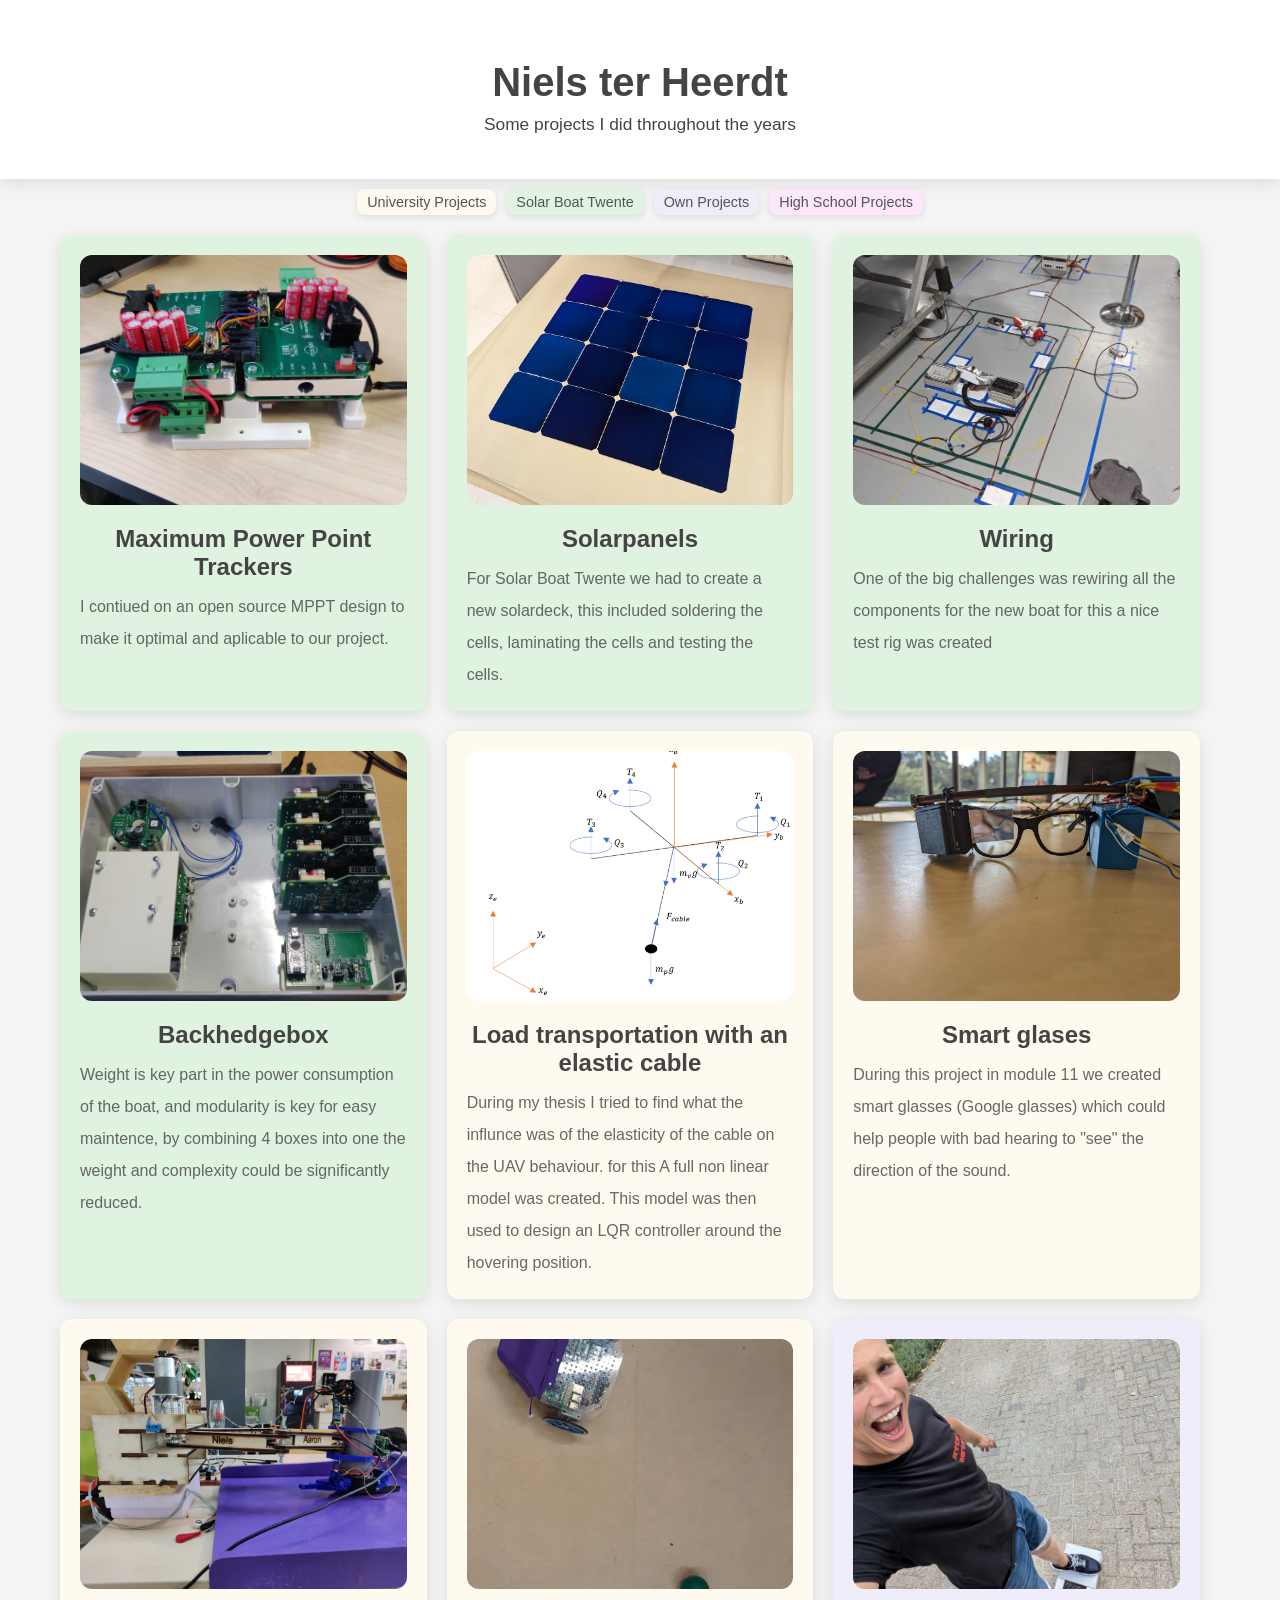
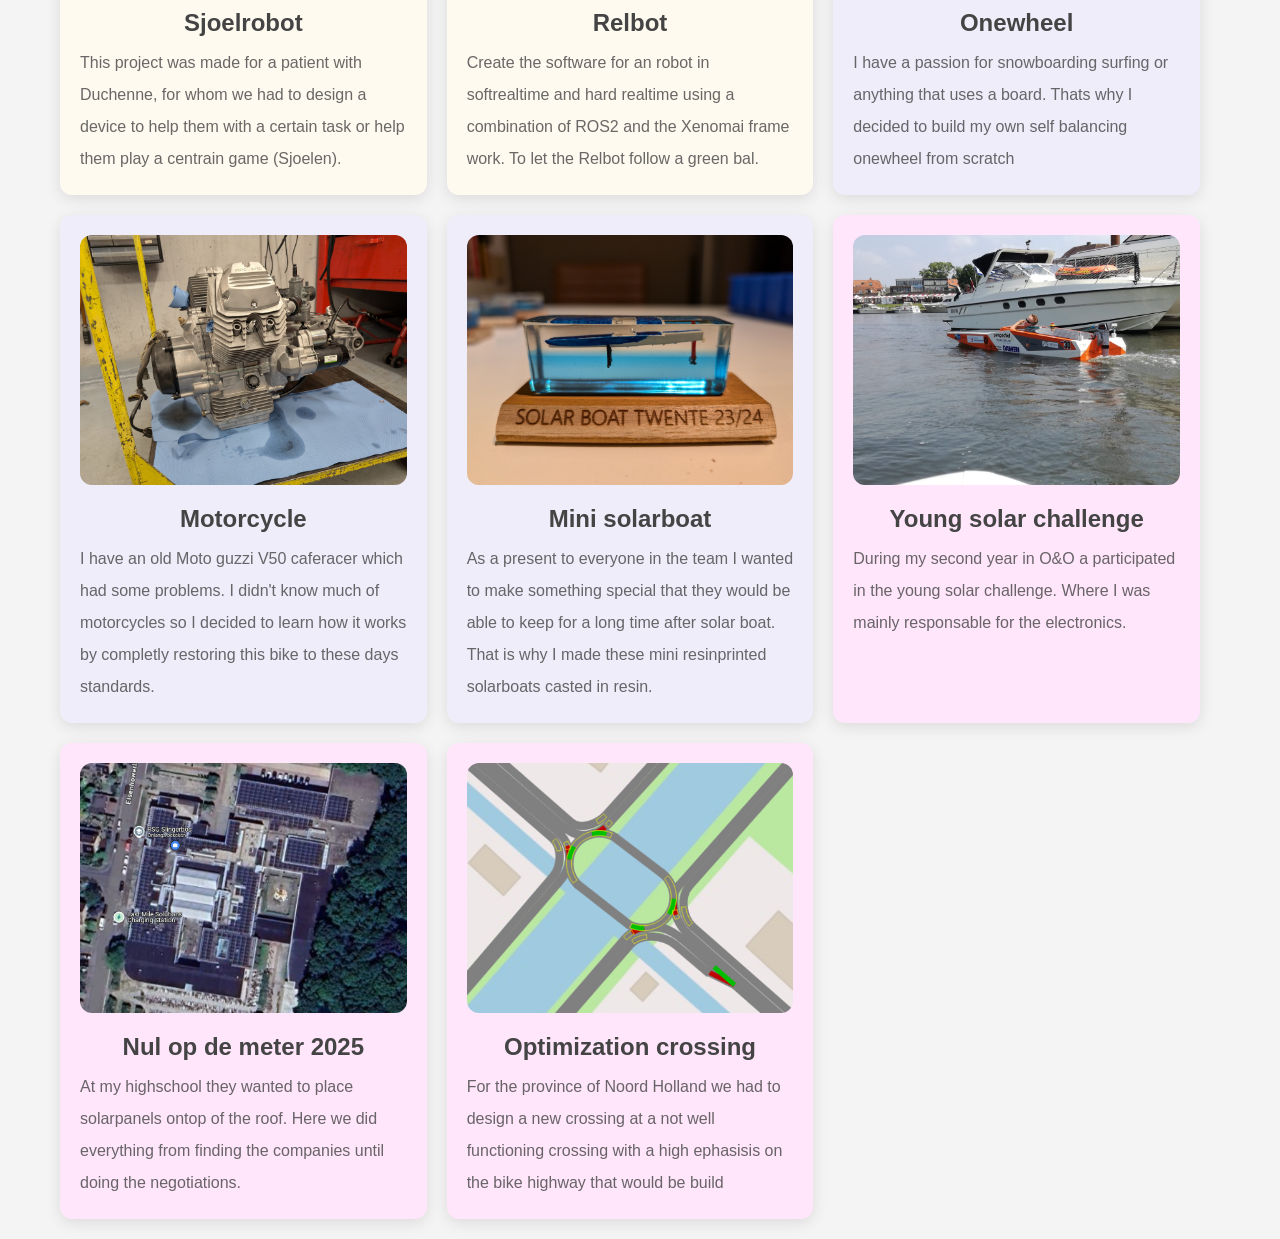
==== commit 686c1681: ", m" ====
--- a/index.html
+++ b/index.html
@@ -28,6 +28,42 @@
 
     <div class="portfolio-container">
         <div class="portfolio-grid">
+            <div class="item solarboattwente">
+                <a href="MPPT.html">
+                    <img src="images/MPPT/MPPT.jpg" alt="Project 5">
+                </a>
+                <a href="MPPT.html">
+                    <h3>Maximum Power Point Trackers</h3>
+                </a>
+                <p>I contiued on an open source MPPT design to make it optimal and aplicable to our project.</p>
+            </div>
+            <div class="item solarboattwente">
+                <a href="solarpanel.html">
+                    <img src="images/solar/cleanpanel.png" alt="Project 6">
+                </a>
+                <a href="solarpanel.html">
+                    <h3>Solarpanels </h3>
+                </a>
+                <p>For Solar Boat Twente we had to create a new solardeck, this included soldering the cells, laminating the cells and testing the cells.</p>
+            </div>
+            <div class="item solarboattwente">
+                <a href="Wiring.html">
+                    <img src="images/WiringBoat/wiring.jpg" alt="Project 7">
+                </a>
+                <a href="Wiring.html">
+                    <h3>Wiring</h3>
+                </a>
+                <p>One of the big challenges was rewiring all the components for the new boat for this a nice test rig was created</p>
+            </div>
+            <div class="item solarboattwente">
+                <a href="Backhedgebox.html">
+                    <img src="images/Backhedgebox/Backhedgebox.jpg" alt="Project 7">
+                </a>
+                <a href="Backhedgebox.html">
+                    <h3>Backhedgebox</h3>
+                </a>
+                <p>Weight is key part in the power consumption of the boat, and modularity is key for easy maintence, by combining 4 boxes into one the weight and complexity could be significantly reduced.</p>
+            </div>
             <div class="item university">
                 <a href="thesis.html">
                     <img src="images/thesis/Freebodydiagram.png" alt="Project 1">
@@ -68,42 +104,6 @@
                 </a>
                 <p>Create the software for an robot in softrealtime and hard realtime using a combination of ROS2 and the Xenomai frame work. To let the Relbot follow a green bal.
                 </p>
-            </div>
-            <div class="item solarboattwente">
-                <a href="MPPT.html">
-                    <img src="images/MPPT/MPPT.jpg" alt="Project 5">
-                </a>
-                <a href="MPPT.html">
-                    <h3>Maximum Power Point Trackers</h3>
-                </a>
-                <p>I contiued on an open source MPPT design to make it optimal and aplicable to our project.</p>
-            </div>
-            <div class="item solarboattwente">
-                <a href="solarpanel.html">
-                    <img src="images/solar/cleanpanel.png" alt="Project 6">
-                </a>
-                <a href="solarpanel.html">
-                    <h3>Solarpanels </h3>
-                </a>
-                <p>For Solar Boat Twente we had to create a new solardeck, this included soldering the cells, laminating the cells and testing the cells.</p>
-            </div>
-            <div class="item solarboattwente">
-                <a href="Wiring.html">
-                    <img src="images/solar/.png" alt="Project 7">
-                </a>
-                <a href="Wiring.html">
-                    <h3>Wiring</h3>
-                </a>
-                <p>One of the big challenges was rewiring all the components for the new boat for this a nice test rig was created</p>
-            </div>
-            <div class="item solarboattwente">
-                <a href="Backhedgebox.html">
-                    <img src="images/Backhedgebox/Backhedgebox.jpg" alt="Project 7">
-                </a>
-                <a href="Backhedgebox.html">
-                    <h3>Backhedgebox</h3>
-                </a>
-                <p>Weight is key part in the power consumption of the boat, and modularity is key for easy maintence, by combining 4 boxes into one the weight and complexity could be significantly reduced.</p>
             </div>
             <div class="item ownproject">
                 <a href="Onewheel.html">
